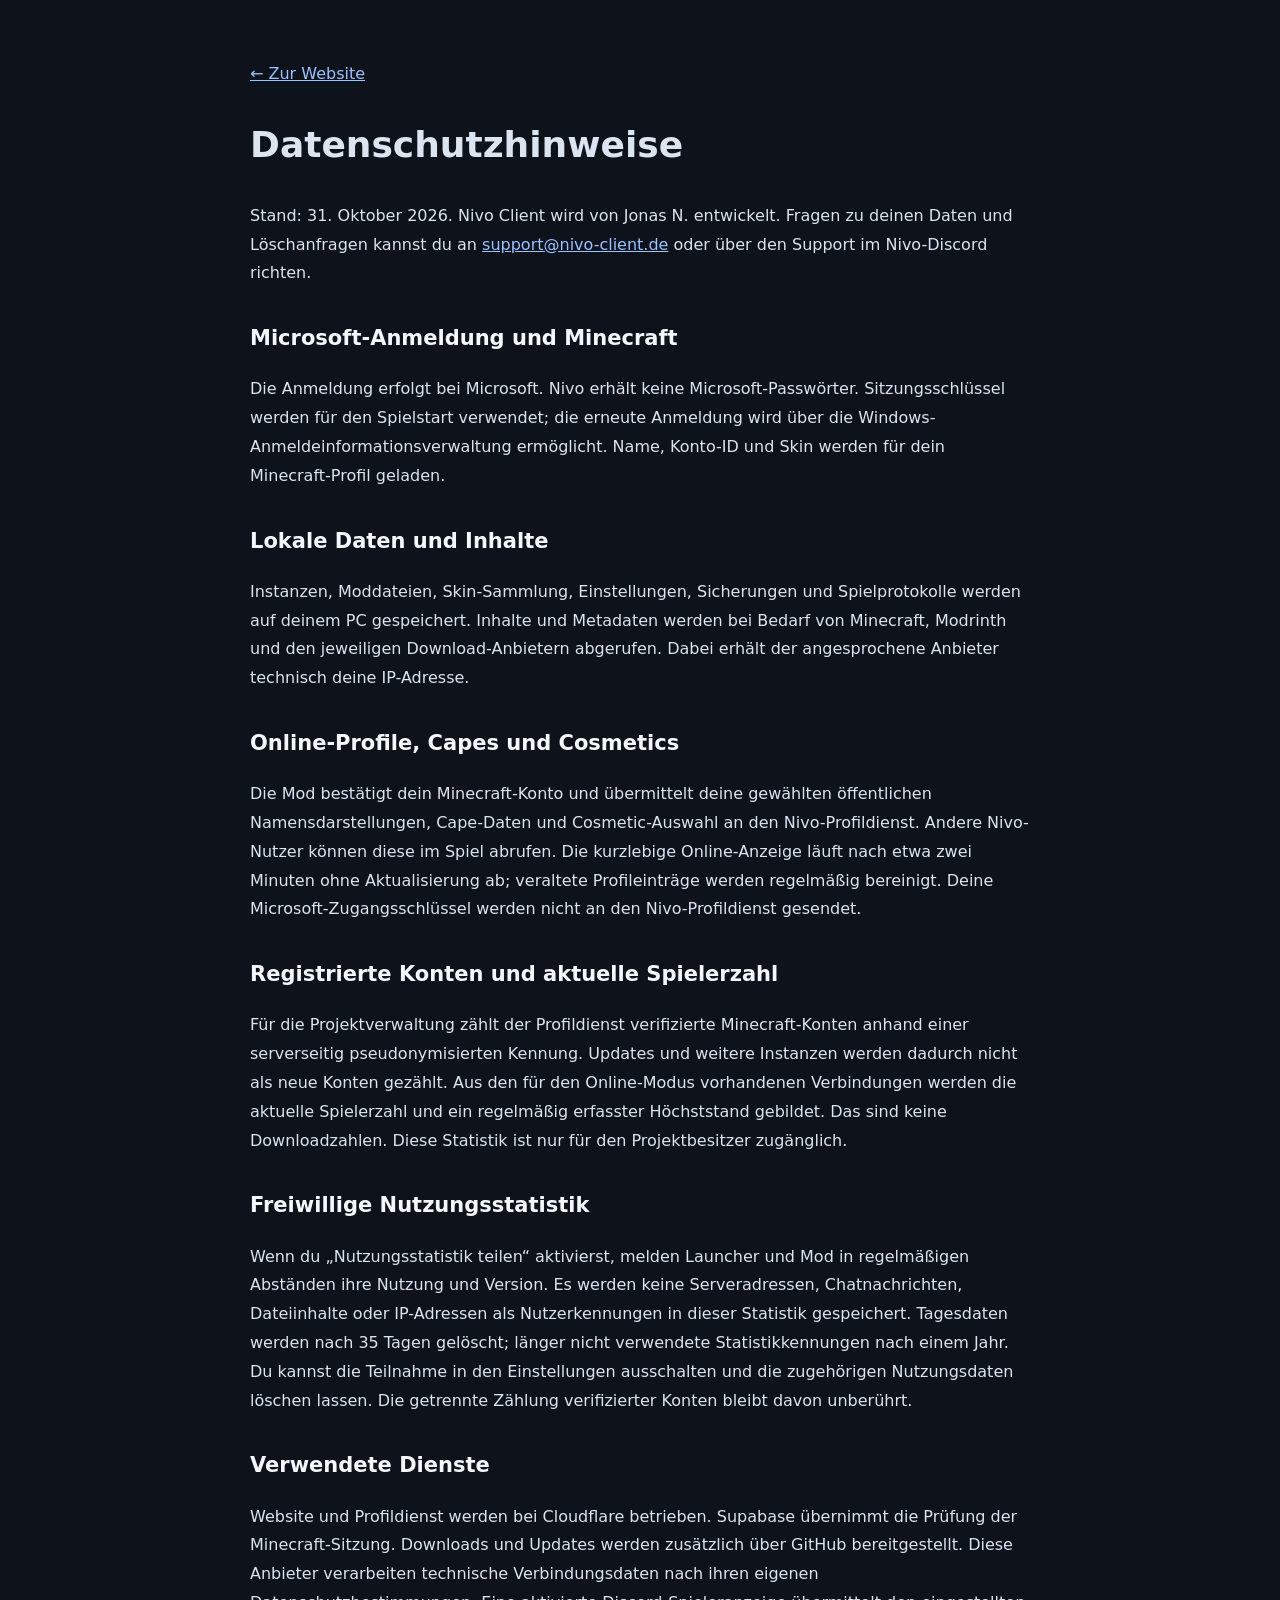
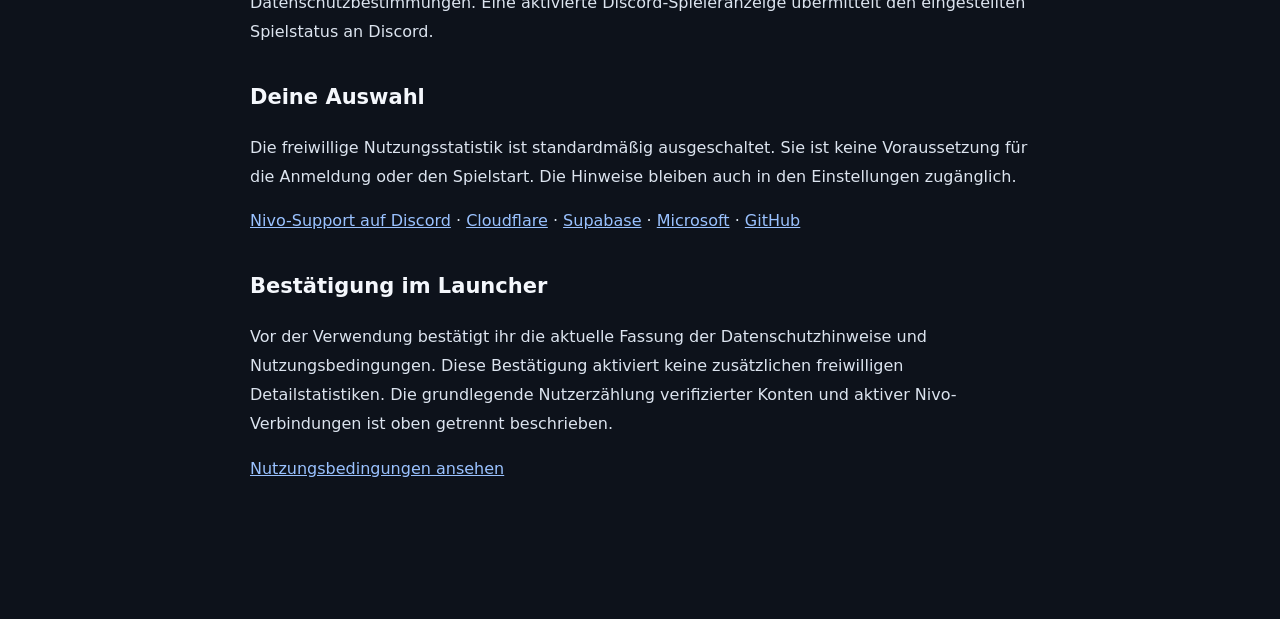
==== website/datenschutz.html @ 64ff2c82 "Publish Nivo 0.8.2 website captures, privacy documents and in-page gallery" ====
<!doctype html><html lang="de"><head><meta charset="utf-8"><meta name="viewport" content="width=device-width,initial-scale=1"><title>Datenschutzhinweise · Nivo Client</title><link rel="icon" href="/assets/nivo.svg"><style>body{margin:0;background:#0d121b;color:#dce4ef;font:16px/1.8 system-ui,sans-serif}main{max-width:780px;margin:60px auto;padding:0 24px 60px}h1{font-size:36px}h2{font-size:21px;margin-top:32px;color:#f4f7fc}a{color:#9ac2ff}</style></head><body><main><a href="/">← Zur Website</a><h1>Datenschutzhinweise</h1>        <p>Stand: 31. Oktober 2026. Nivo Client wird von Jonas N. entwickelt. Fragen zu deinen Daten und Löschanfragen kannst du an <a href="mailto:support@nivo-client.de">support@nivo-client.de</a> oder über den Support im Nivo-Discord richten.</p>
        <h2>Microsoft-Anmeldung und Minecraft</h2>
        <p>Die Anmeldung erfolgt bei Microsoft. Nivo erhält keine Microsoft-Passwörter. Sitzungsschlüssel werden für den Spielstart verwendet; die erneute Anmeldung wird über die Windows-Anmeldeinformationsverwaltung ermöglicht. Name, Konto-ID und Skin werden für dein Minecraft-Profil geladen.</p>
        <h2>Lokale Daten und Inhalte</h2>
        <p>Instanzen, Moddateien, Skin-Sammlung, Einstellungen, Sicherungen und Spielprotokolle werden auf deinem PC gespeichert. Inhalte und Metadaten werden bei Bedarf von Minecraft, Modrinth und den jeweiligen Download-Anbietern abgerufen. Dabei erhält der angesprochene Anbieter technisch deine IP-Adresse.</p>
        <h2>Online-Profile, Capes und Cosmetics</h2>
        <p>Die Mod bestätigt dein Minecraft-Konto und übermittelt deine gewählten öffentlichen Namensdarstellungen, Cape-Daten und Cosmetic-Auswahl an den Nivo-Profildienst. Andere Nivo-Nutzer können diese im Spiel abrufen. Die kurzlebige Online-Anzeige läuft nach etwa zwei Minuten ohne Aktualisierung ab; veraltete Profileinträge werden regelmäßig bereinigt. Deine Microsoft-Zugangsschlüssel werden nicht an den Nivo-Profildienst gesendet.</p>
        <h2>Registrierte Konten und aktuelle Spielerzahl</h2>
        <p>Für die Projektverwaltung zählt der Profildienst verifizierte Minecraft-Konten anhand einer serverseitig pseudonymisierten Kennung. Updates und weitere Instanzen werden dadurch nicht als neue Konten gezählt. Aus den für den Online-Modus vorhandenen Verbindungen werden die aktuelle Spielerzahl und ein regelmäßig erfasster Höchststand gebildet. Das sind keine Downloadzahlen. Diese Statistik ist nur für den Projektbesitzer zugänglich.</p>
        <h2>Freiwillige Nutzungsstatistik</h2>
        <p>Wenn du „Nutzungsstatistik teilen“ aktivierst, melden Launcher und Mod in regelmäßigen Abständen ihre Nutzung und Version. Es werden keine Serveradressen, Chatnachrichten, Dateiinhalte oder IP-Adressen als Nutzerkennungen in dieser Statistik gespeichert. Tagesdaten werden nach 35 Tagen gelöscht; länger nicht verwendete Statistikkennungen nach einem Jahr. Du kannst die Teilnahme in den Einstellungen ausschalten und die zugehörigen Nutzungsdaten löschen lassen. Die getrennte Zählung verifizierter Konten bleibt davon unberührt.</p>
        <h2>Verwendete Dienste</h2>
        <p>Website und Profildienst werden bei Cloudflare betrieben. Supabase übernimmt die Prüfung der Minecraft-Sitzung. Downloads und Updates werden zusätzlich über GitHub bereitgestellt. Diese Anbieter verarbeiten technische Verbindungsdaten nach ihren eigenen Datenschutzbestimmungen. Eine aktivierte Discord-Spieleranzeige übermittelt den eingestellten Spielstatus an Discord.</p>
        <h2>Deine Auswahl</h2>
        <p>Die freiwillige Nutzungsstatistik ist standardmäßig ausgeschaltet. Sie ist keine Voraussetzung für die Anmeldung oder den Spielstart. Die Hinweise bleiben auch in den Einstellungen zugänglich.</p>
<p><a href="https://discord.com/invite/YBmWn3EeKz" rel="noreferrer">Nivo-Support auf Discord</a> · <a href="https://www.cloudflare.com/privacypolicy/">Cloudflare</a> · <a href="https://supabase.com/privacy">Supabase</a> · <a href="https://privacy.microsoft.com/privacystatement">Microsoft</a> · <a href="https://docs.github.com/site-policy/privacy-policies/github-general-privacy-statement">GitHub</a></p><h2>Bestätigung im Launcher</h2><p>Vor der Verwendung bestätigt ihr die aktuelle Fassung der Datenschutzhinweise und Nutzungsbedingungen. Diese Bestätigung aktiviert keine zusätzlichen freiwilligen Detailstatistiken. Die grundlegende Nutzerzählung verifizierter Konten und aktiver Nivo-Verbindungen ist oben getrennt beschrieben.</p><p><a href="/nutzungsbedingungen.html">Nutzungsbedingungen ansehen</a></p></main></body></html>
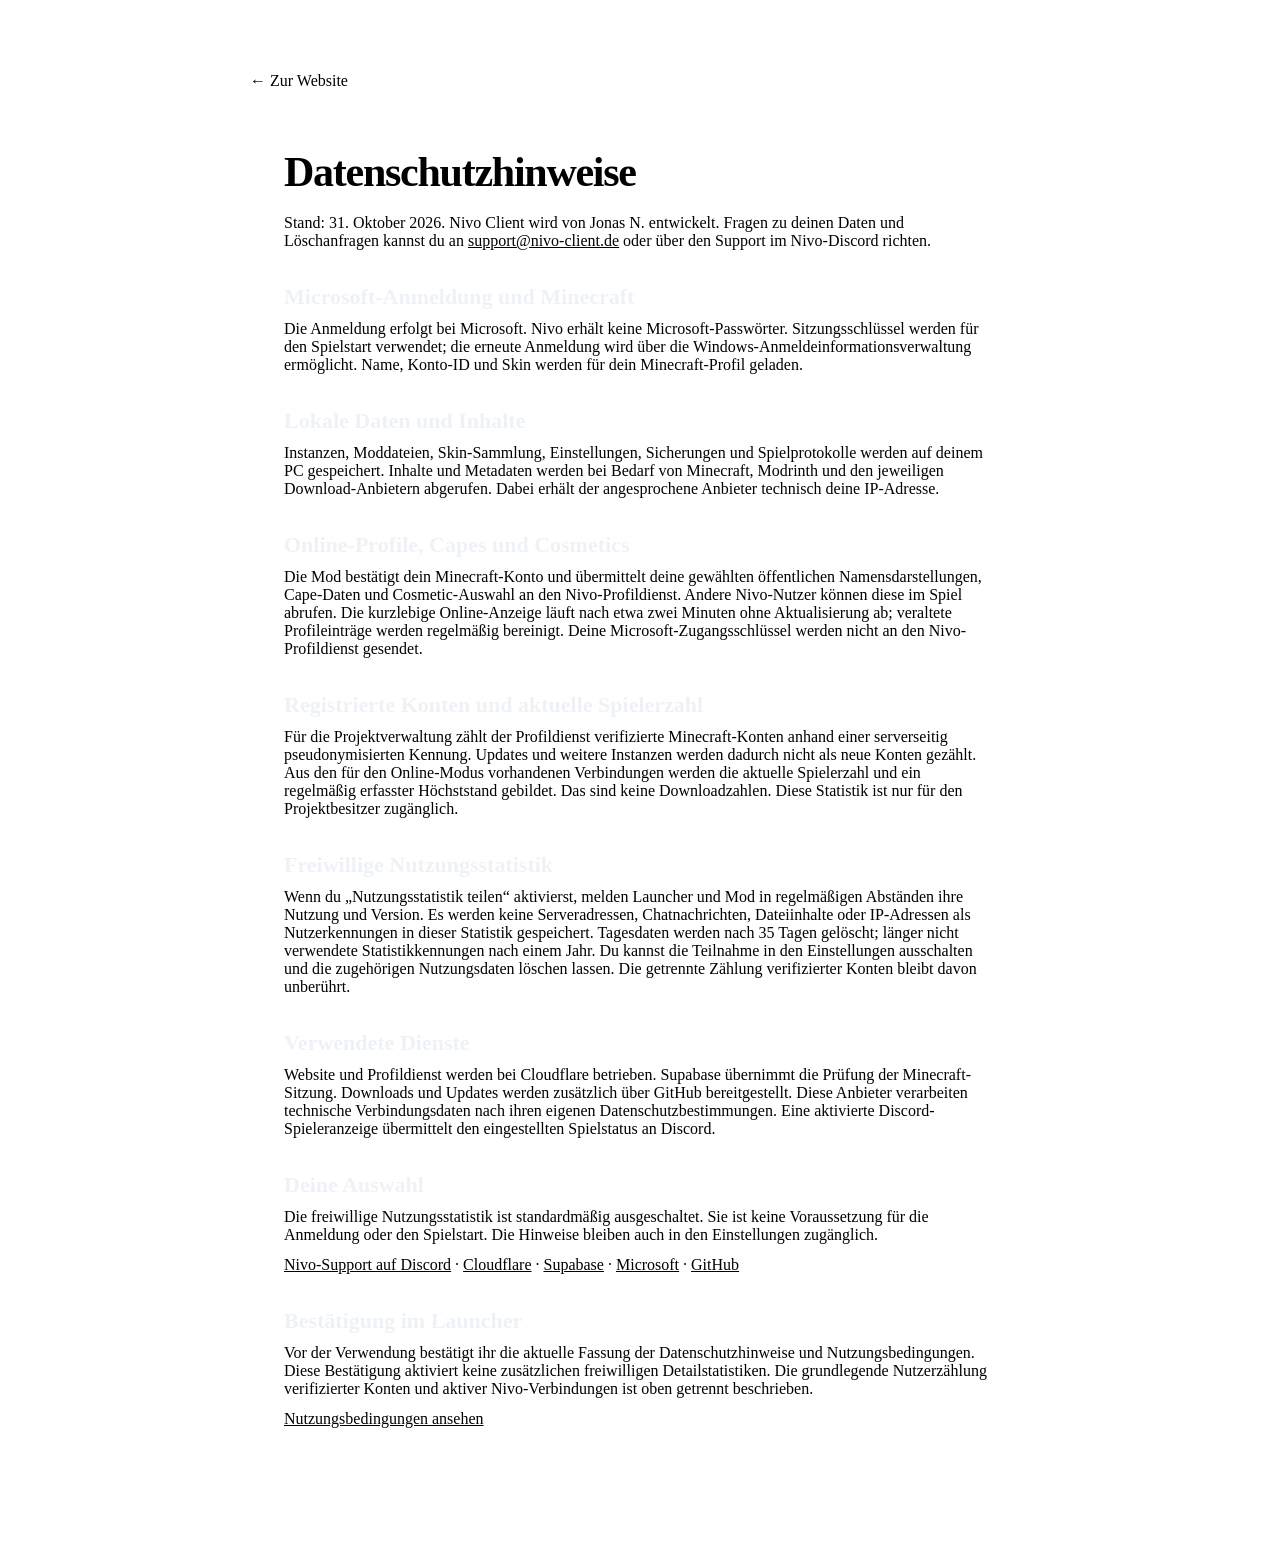
==== commit 100a8032: "Adopt Cursor website redesign and refine hero layout" ====
--- a/website/datenschutz.html
+++ b/website/datenschutz.html
@@ -1,4 +1,72 @@
-<!doctype html><html lang="de"><head><meta charset="utf-8"><meta name="viewport" content="width=device-width,initial-scale=1"><title>Datenschutzhinweise · Nivo Client</title><link rel="icon" href="/assets/nivo.svg"><style>body{margin:0;background:#0d121b;color:#dce4ef;font:16px/1.8 system-ui,sans-serif}main{max-width:780px;margin:60px auto;padding:0 24px 60px}h1{font-size:36px}h2{font-size:21px;margin-top:32px;color:#f4f7fc}a{color:#9ac2ff}</style></head><body><main><a href="/">← Zur Website</a><h1>Datenschutzhinweise</h1>        <p>Stand: 31. Oktober 2026. Nivo Client wird von Jonas N. entwickelt. Fragen zu deinen Daten und Löschanfragen kannst du an <a href="mailto:support@nivo-client.de">support@nivo-client.de</a> oder über den Support im Nivo-Discord richten.</p>
+<!doctype html>
+<html lang="de">
+  <head>
+    <meta charset="utf-8">
+    <meta name="viewport" content="width=device-width,initial-scale=1">
+    <meta name="theme-color" content="#0b0d12">
+    <title>Datenschutzhinweise · Nivo Client</title>
+    <link rel="canonical" href="https://nivo-client.de/datenschutz">
+    <meta property="og:url" content="https://nivo-client.de/datenschutz">
+    <link rel="icon" href="/assets/favicon.png" type="image/png" sizes="96x96">
+    <link rel="stylesheet" href="/fonts/fonts.css">
+    <link rel="stylesheet" href="/tokens.css">
+    <style>
+      body {
+        margin: 0;
+        min-height: 100vh;
+        color: var(--text);
+        font: 16px/1.75 var(--font-body);
+        background:
+          radial-gradient(900px 480px at 12% -8%, rgba(74, 137, 255, 0.12), transparent 55%),
+          linear-gradient(180deg, #0f1218, var(--bg));
+      }
+      main {
+        max-width: 780px;
+        margin: 0 auto;
+        padding: 72px 24px 80px;
+      }
+      .panel {
+        padding: 36px 34px;
+        border-radius: 18px;
+        border: 1px solid var(--glass-border);
+        background: var(--glass);
+        backdrop-filter: blur(18px);
+        -webkit-backdrop-filter: blur(18px);
+        box-shadow: inset 0 1px 0 rgba(255, 255, 255, 0.06);
+      }
+      a {
+        color: var(--accent-strong);
+      }
+      .back {
+        display: inline-flex;
+        margin-bottom: 22px;
+        color: var(--text-muted);
+        text-decoration: none;
+      }
+      h1 {
+        margin: 0 0 18px;
+        font-family: var(--font-display);
+        font-size: clamp(32px, 5vw, 42px);
+        letter-spacing: -0.03em;
+      }
+      h2 {
+        margin: 34px 0 10px;
+        font-family: var(--font-display);
+        font-size: 22px;
+        color: #eef2f7;
+      }
+      p {
+        margin: 0 0 12px;
+        color: var(--text-muted);
+      }
+    </style>
+  </head>
+  <body>
+    <main>
+      <a class="back" href="/">← Zur Website</a>
+      <div class="panel">
+        <h1>Datenschutzhinweise</h1>
+        <p>Stand: 31. Oktober 2026. Nivo Client wird von Jonas N. entwickelt. Fragen zu deinen Daten und Löschanfragen kannst du an <a href="mailto:support@nivo-client.de">support@nivo-client.de</a> oder über den Support im Nivo-Discord richten.</p>
         <h2>Microsoft-Anmeldung und Minecraft</h2>
         <p>Die Anmeldung erfolgt bei Microsoft. Nivo erhält keine Microsoft-Passwörter. Sitzungsschlüssel werden für den Spielstart verwendet; die erneute Anmeldung wird über die Windows-Anmeldeinformationsverwaltung ermöglicht. Name, Konto-ID und Skin werden für dein Minecraft-Profil geladen.</p>
         <h2>Lokale Daten und Inhalte</h2>
@@ -13,4 +81,11 @@
         <p>Website und Profildienst werden bei Cloudflare betrieben. Supabase übernimmt die Prüfung der Minecraft-Sitzung. Downloads und Updates werden zusätzlich über GitHub bereitgestellt. Diese Anbieter verarbeiten technische Verbindungsdaten nach ihren eigenen Datenschutzbestimmungen. Eine aktivierte Discord-Spieleranzeige übermittelt den eingestellten Spielstatus an Discord.</p>
         <h2>Deine Auswahl</h2>
         <p>Die freiwillige Nutzungsstatistik ist standardmäßig ausgeschaltet. Sie ist keine Voraussetzung für die Anmeldung oder den Spielstart. Die Hinweise bleiben auch in den Einstellungen zugänglich.</p>
-<p><a href="https://discord.com/invite/YBmWn3EeKz" rel="noreferrer">Nivo-Support auf Discord</a> · <a href="https://www.cloudflare.com/privacypolicy/">Cloudflare</a> · <a href="https://supabase.com/privacy">Supabase</a> · <a href="https://privacy.microsoft.com/privacystatement">Microsoft</a> · <a href="https://docs.github.com/site-policy/privacy-policies/github-general-privacy-statement">GitHub</a></p><h2>Bestätigung im Launcher</h2><p>Vor der Verwendung bestätigt ihr die aktuelle Fassung der Datenschutzhinweise und Nutzungsbedingungen. Diese Bestätigung aktiviert keine zusätzlichen freiwilligen Detailstatistiken. Die grundlegende Nutzerzählung verifizierter Konten und aktiver Nivo-Verbindungen ist oben getrennt beschrieben.</p><p><a href="/nutzungsbedingungen.html">Nutzungsbedingungen ansehen</a></p></main></body></html>+        <p><a href="https://discord.com/invite/YBmWn3EeKz" rel="noreferrer">Nivo-Support auf Discord</a> · <a href="https://www.cloudflare.com/privacypolicy/">Cloudflare</a> · <a href="https://supabase.com/privacy">Supabase</a> · <a href="https://privacy.microsoft.com/privacystatement">Microsoft</a> · <a href="https://docs.github.com/site-policy/privacy-policies/github-general-privacy-statement">GitHub</a></p>
+        <h2>Bestätigung im Launcher</h2>
+        <p>Vor der Verwendung bestätigt ihr die aktuelle Fassung der Datenschutzhinweise und Nutzungsbedingungen. Diese Bestätigung aktiviert keine zusätzlichen freiwilligen Detailstatistiken. Die grundlegende Nutzerzählung verifizierter Konten und aktiver Nivo-Verbindungen ist oben getrennt beschrieben.</p>
+        <p><a href="/nutzungsbedingungen.html">Nutzungsbedingungen ansehen</a></p>
+      </div>
+    </main>
+  </body>
+</html>
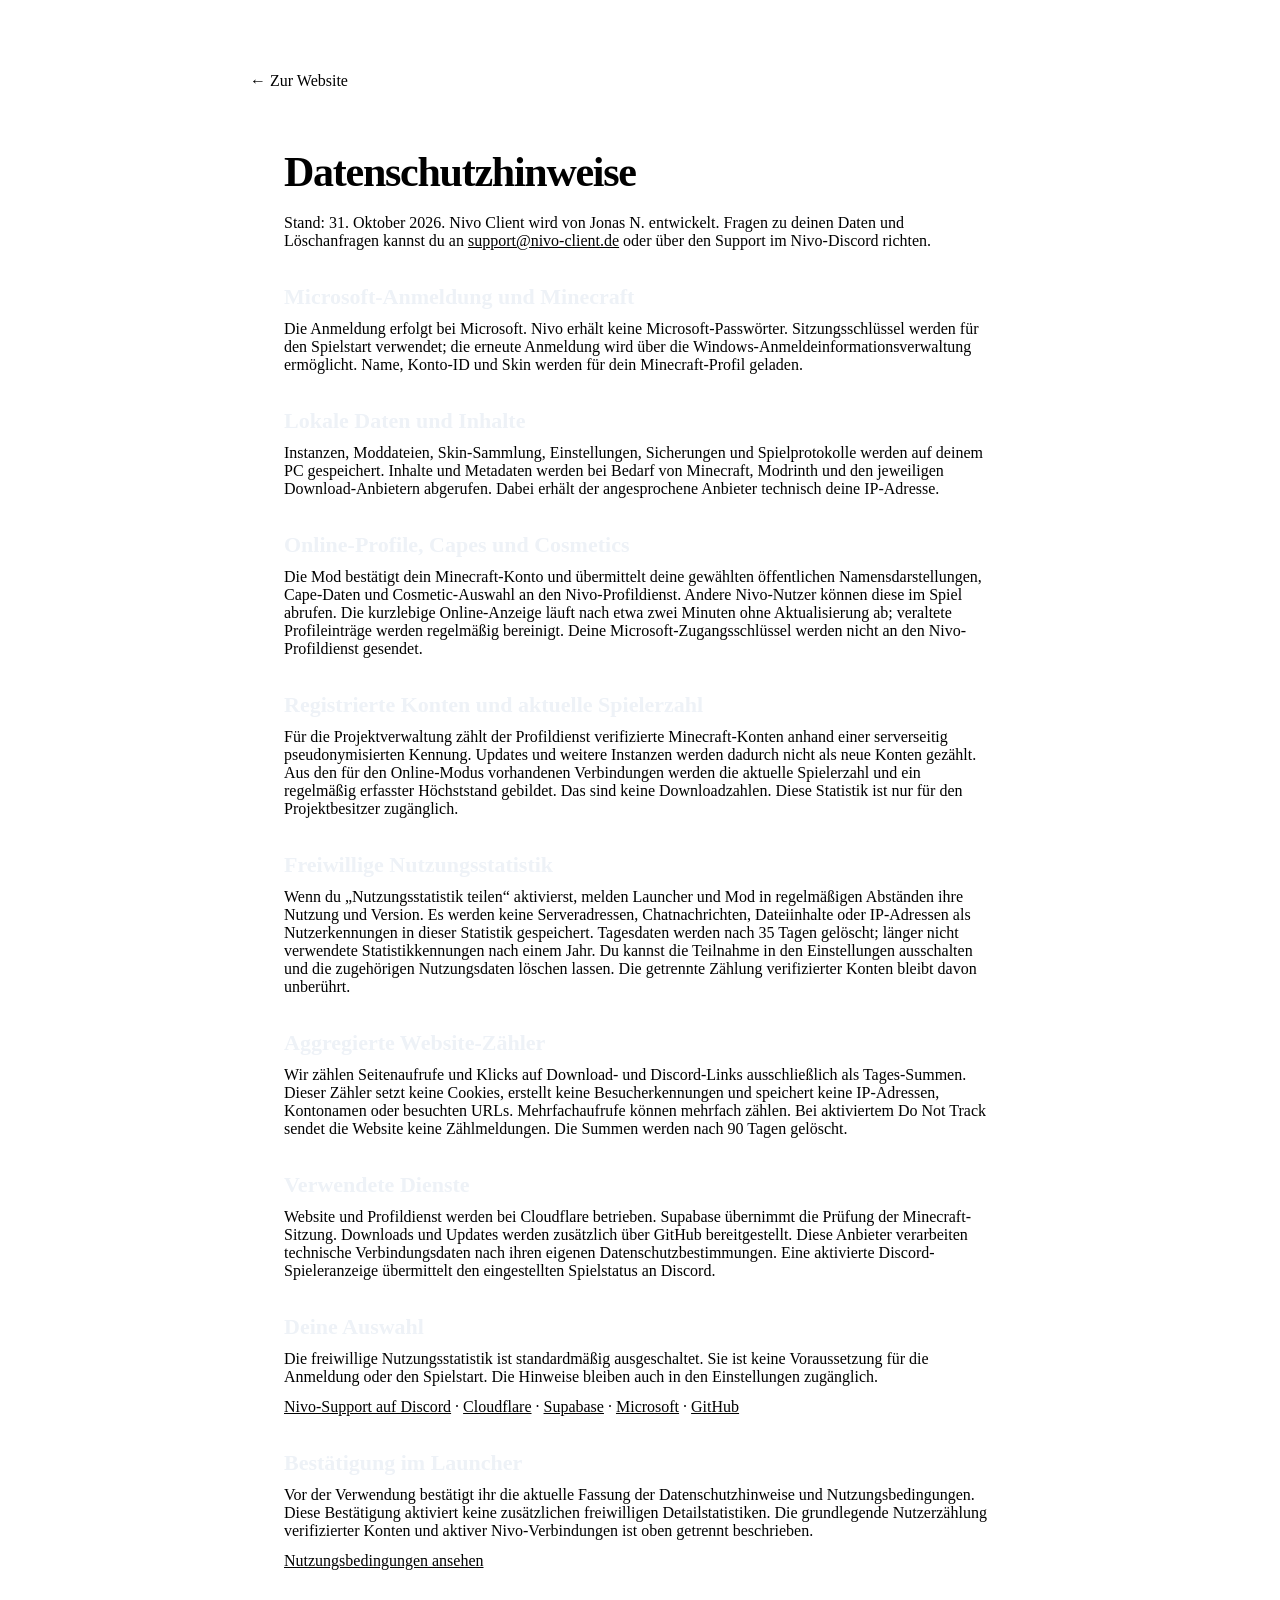
==== commit b9135db3: "Enlarge primary Windows download and add aggregate website counters" ====
--- a/website/datenschutz.html
+++ b/website/datenschutz.html
@@ -77,7 +77,7 @@
         <p>Für die Projektverwaltung zählt der Profildienst verifizierte Minecraft-Konten anhand einer serverseitig pseudonymisierten Kennung. Updates und weitere Instanzen werden dadurch nicht als neue Konten gezählt. Aus den für den Online-Modus vorhandenen Verbindungen werden die aktuelle Spielerzahl und ein regelmäßig erfasster Höchststand gebildet. Das sind keine Downloadzahlen. Diese Statistik ist nur für den Projektbesitzer zugänglich.</p>
         <h2>Freiwillige Nutzungsstatistik</h2>
         <p>Wenn du „Nutzungsstatistik teilen“ aktivierst, melden Launcher und Mod in regelmäßigen Abständen ihre Nutzung und Version. Es werden keine Serveradressen, Chatnachrichten, Dateiinhalte oder IP-Adressen als Nutzerkennungen in dieser Statistik gespeichert. Tagesdaten werden nach 35 Tagen gelöscht; länger nicht verwendete Statistikkennungen nach einem Jahr. Du kannst die Teilnahme in den Einstellungen ausschalten und die zugehörigen Nutzungsdaten löschen lassen. Die getrennte Zählung verifizierter Konten bleibt davon unberührt.</p>
-        <h2>Verwendete Dienste</h2>
+        <h2>Aggregierte Website-Zähler</h2><p>Wir zählen Seitenaufrufe und Klicks auf Download- und Discord-Links ausschließlich als Tages-Summen. Dieser Zähler setzt keine Cookies, erstellt keine Besucherkennungen und speichert keine IP-Adressen, Kontonamen oder besuchten URLs. Mehrfachaufrufe können mehrfach zählen. Bei aktiviertem Do Not Track sendet die Website keine Zählmeldungen. Die Summen werden nach 90 Tagen gelöscht.</p><h2>Verwendete Dienste</h2>
         <p>Website und Profildienst werden bei Cloudflare betrieben. Supabase übernimmt die Prüfung der Minecraft-Sitzung. Downloads und Updates werden zusätzlich über GitHub bereitgestellt. Diese Anbieter verarbeiten technische Verbindungsdaten nach ihren eigenen Datenschutzbestimmungen. Eine aktivierte Discord-Spieleranzeige übermittelt den eingestellten Spielstatus an Discord.</p>
         <h2>Deine Auswahl</h2>
         <p>Die freiwillige Nutzungsstatistik ist standardmäßig ausgeschaltet. Sie ist keine Voraussetzung für die Anmeldung oder den Spielstart. Die Hinweise bleiben auch in den Einstellungen zugänglich.</p>
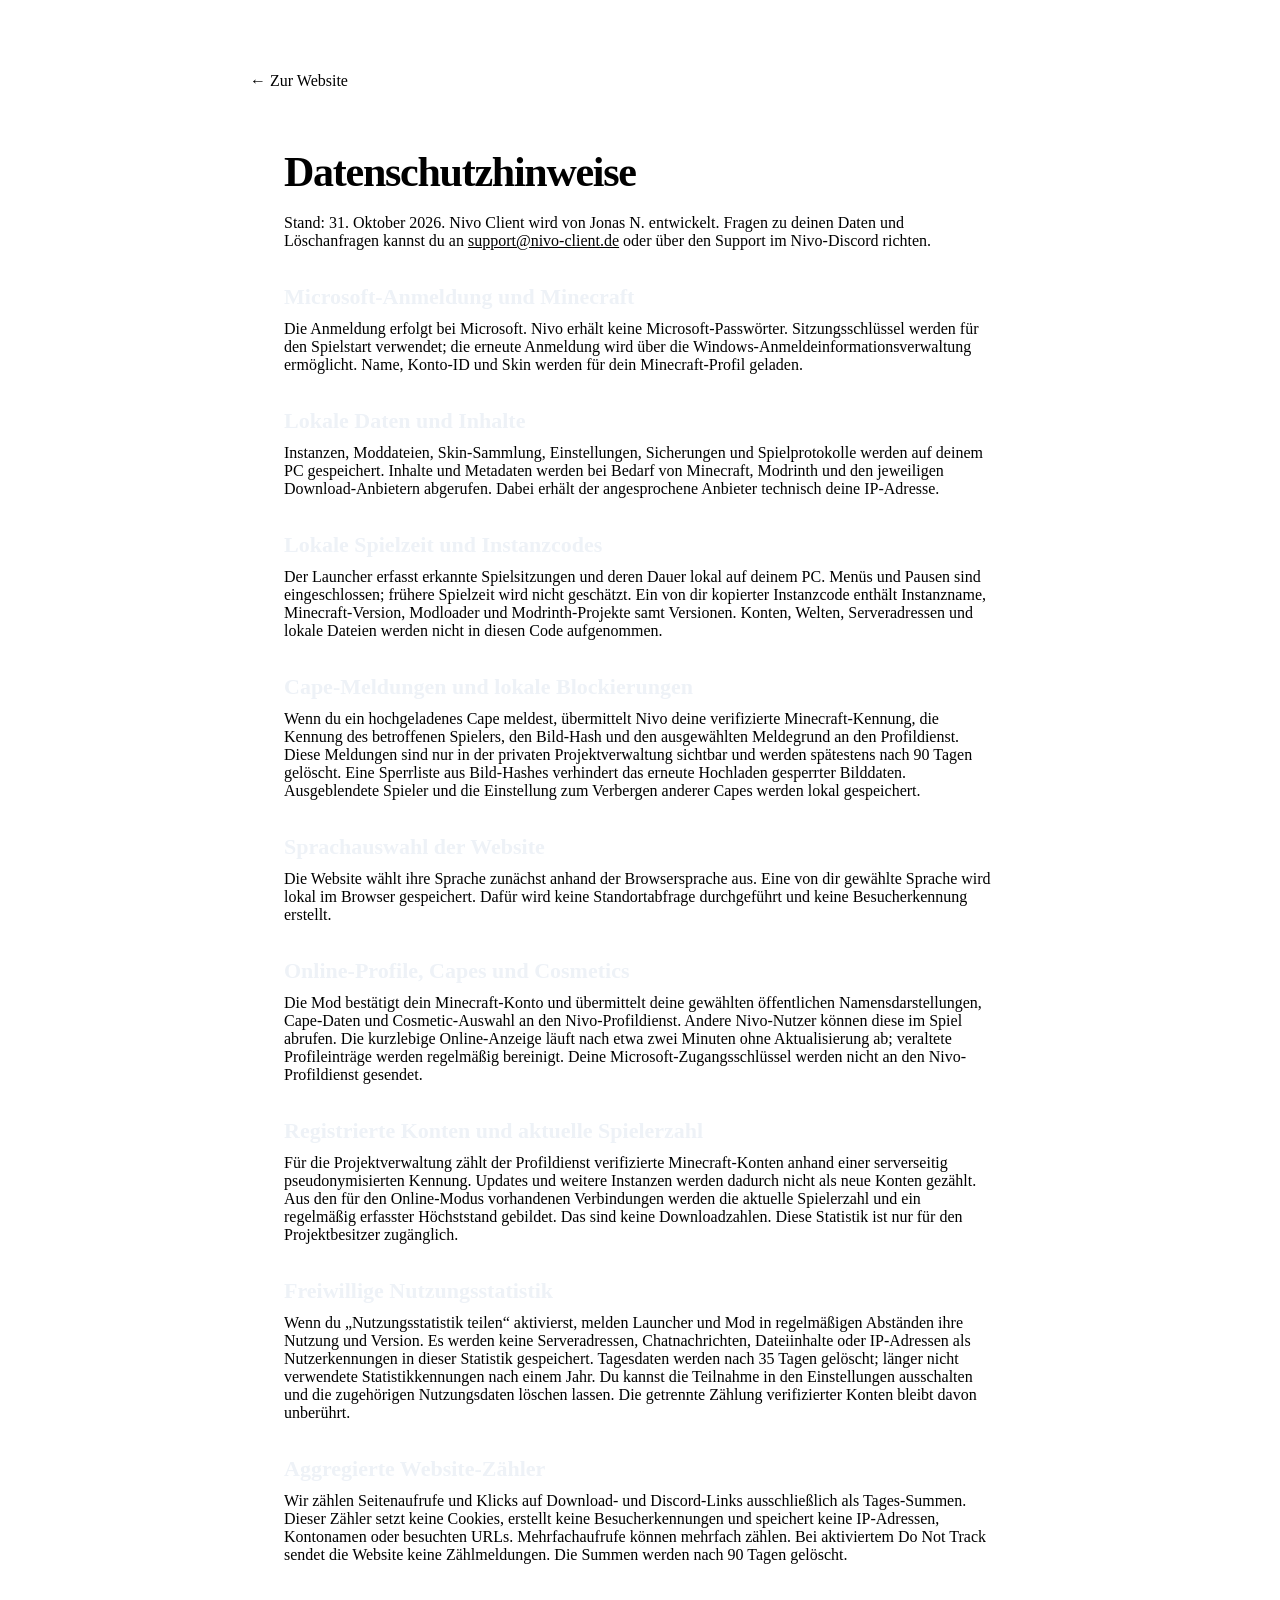
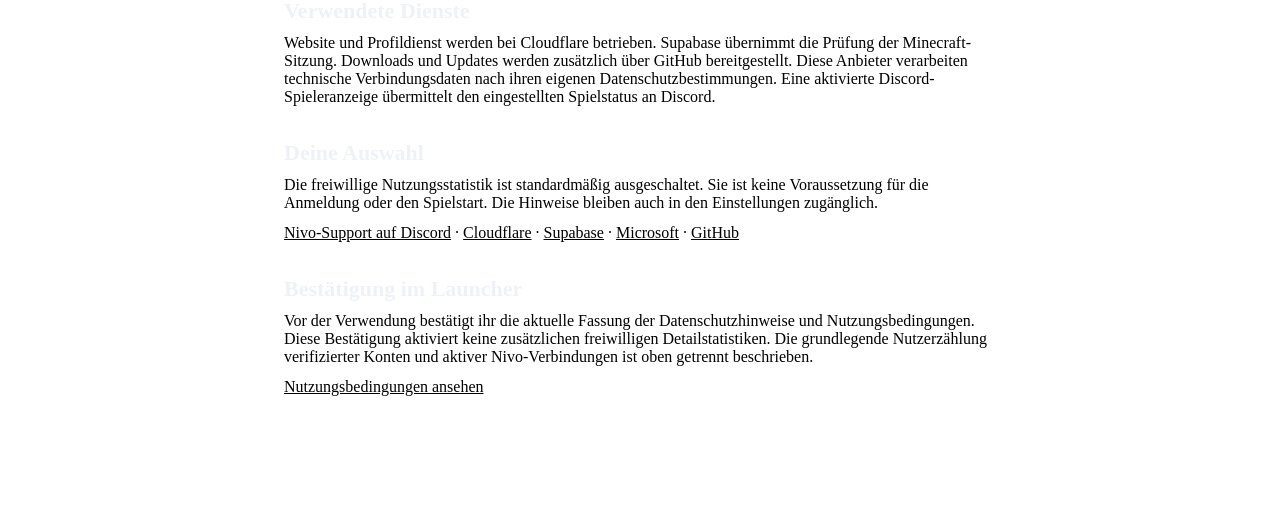
==== commit 37268e11: "Release 0.8.6 H3 with instance codes and bilingual website" ====
--- a/website/datenschutz.html
+++ b/website/datenschutz.html
@@ -60,7 +60,10 @@
         color: var(--text-muted);
       }
     </style>
-  </head>
+  <script src="/language-legal.js" defer></script>
+<script src="/language.js" defer></script>
+<link rel="stylesheet" href="/language.css">
+</head>
   <body>
     <main>
       <a class="back" href="/">← Zur Website</a>
@@ -71,6 +74,12 @@
         <p>Die Anmeldung erfolgt bei Microsoft. Nivo erhält keine Microsoft-Passwörter. Sitzungsschlüssel werden für den Spielstart verwendet; die erneute Anmeldung wird über die Windows-Anmeldeinformationsverwaltung ermöglicht. Name, Konto-ID und Skin werden für dein Minecraft-Profil geladen.</p>
         <h2>Lokale Daten und Inhalte</h2>
         <p>Instanzen, Moddateien, Skin-Sammlung, Einstellungen, Sicherungen und Spielprotokolle werden auf deinem PC gespeichert. Inhalte und Metadaten werden bei Bedarf von Minecraft, Modrinth und den jeweiligen Download-Anbietern abgerufen. Dabei erhält der angesprochene Anbieter technisch deine IP-Adresse.</p>
+        <h2>Lokale Spielzeit und Instanzcodes</h2>
+        <p>Der Launcher erfasst erkannte Spielsitzungen und deren Dauer lokal auf deinem PC. Menüs und Pausen sind eingeschlossen; frühere Spielzeit wird nicht geschätzt. Ein von dir kopierter Instanzcode enthält Instanzname, Minecraft-Version, Modloader und Modrinth-Projekte samt Versionen. Konten, Welten, Serveradressen und lokale Dateien werden nicht in diesen Code aufgenommen.</p>
+        <h2>Cape-Meldungen und lokale Blockierungen</h2>
+        <p>Wenn du ein hochgeladenes Cape meldest, übermittelt Nivo deine verifizierte Minecraft-Kennung, die Kennung des betroffenen Spielers, den Bild-Hash und den ausgewählten Meldegrund an den Profildienst. Diese Meldungen sind nur in der privaten Projektverwaltung sichtbar und werden spätestens nach 90 Tagen gelöscht. Eine Sperrliste aus Bild-Hashes verhindert das erneute Hochladen gesperrter Bilddaten. Ausgeblendete Spieler und die Einstellung zum Verbergen anderer Capes werden lokal gespeichert.</p>
+        <h2>Sprachauswahl der Website</h2>
+        <p>Die Website wählt ihre Sprache zunächst anhand der Browsersprache aus. Eine von dir gewählte Sprache wird lokal im Browser gespeichert. Dafür wird keine Standortabfrage durchgeführt und keine Besucherkennung erstellt.</p>
         <h2>Online-Profile, Capes und Cosmetics</h2>
         <p>Die Mod bestätigt dein Minecraft-Konto und übermittelt deine gewählten öffentlichen Namensdarstellungen, Cape-Daten und Cosmetic-Auswahl an den Nivo-Profildienst. Andere Nivo-Nutzer können diese im Spiel abrufen. Die kurzlebige Online-Anzeige läuft nach etwa zwei Minuten ohne Aktualisierung ab; veraltete Profileinträge werden regelmäßig bereinigt. Deine Microsoft-Zugangsschlüssel werden nicht an den Nivo-Profildienst gesendet.</p>
         <h2>Registrierte Konten und aktuelle Spielerzahl</h2>
